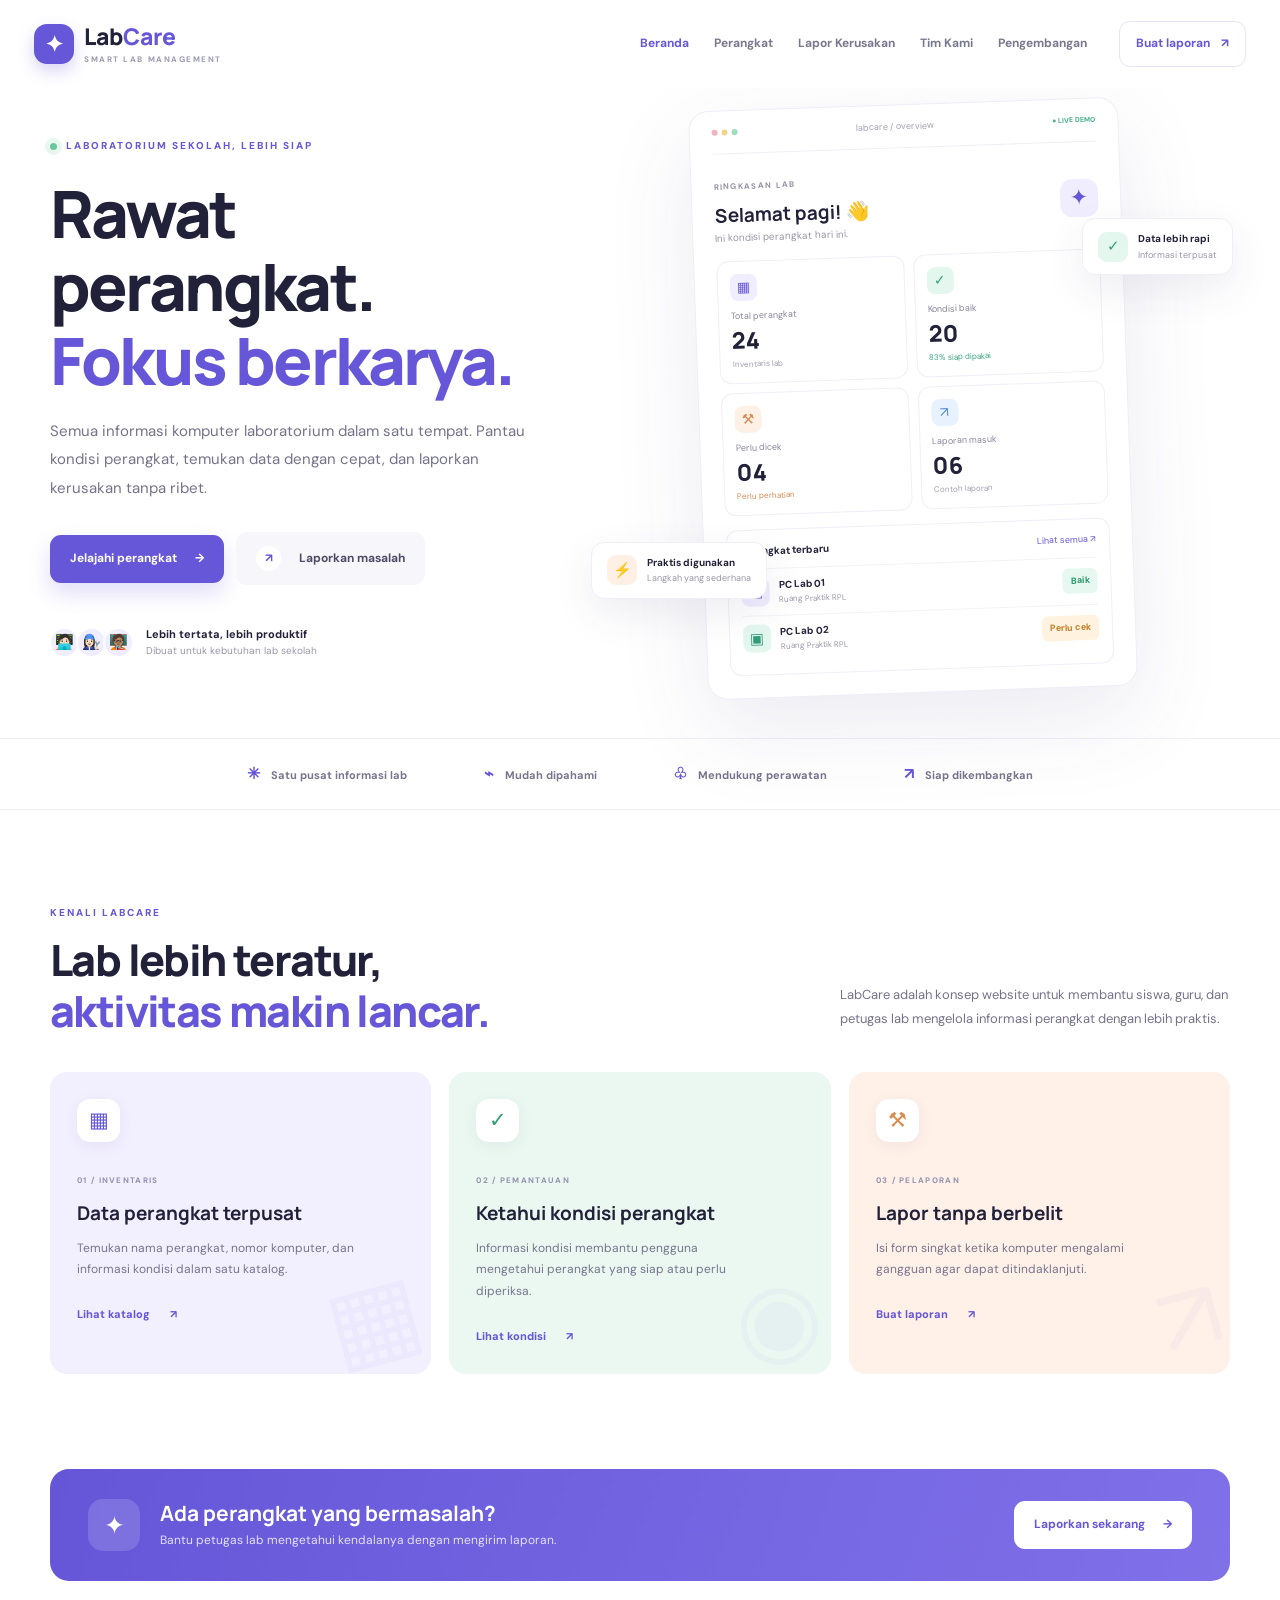
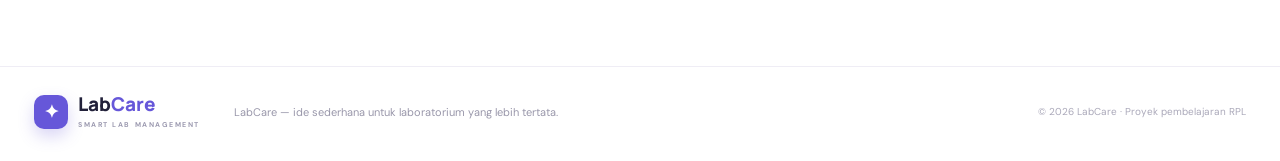
==== index.html @ 1a1e1eef "Add files via upload" ====
<!DOCTYPE html>
<html lang="id">

<head>
  <meta charset="UTF-8">
  <meta name="viewport" content="width=device-width, initial-scale=1.0">
  <meta name="description"
    content="LabCare membantu sekolah mengelola data komputer laboratorium dan laporan kerusakan.">
  <title>LabCare — Laboratorium Lebih Teratur</title>
  <link rel="stylesheet" href="style.css">
  <script src="script.js" defer></script>
</head>

<body>
  <header class="site-header"><a class="brand" href="index.html"><span
        class="brand-mark">✦</span><span>Lab<span>Care</span><small>SMART LAB MANAGEMENT</small></span></a>
    <button class="menu-toggle" aria-label="Buka menu" aria-expanded="false">☰</button>
    <nav class="nav-links"><a class="active" href="index.html">Beranda</a><a
        href="tampilan-aplikasi.html">Perangkat</a><a href="lapor-kerusakan.html">Lapor Kerusakan</a><a
        href="presentasi-kontak.html">Tim Kami</a><a href="peluang-pengembangan.html">Pengembangan</a></nav>
    <a class="header-cta" href="lapor-kerusakan.html">Buat laporan <span>↗</span></a>
  </header>
  <main>
    <section class="hero section-wrap">
      <div class="hero-copy">
        <div class="eyebrow"><span class="pulse-dot"></span> LABORATORIUM SEKOLAH, LEBIH SIAP</div>
        <h1>Rawat perangkat.<br><span>Fokus berkarya.</span></h1>
        <p class="hero-text">Semua informasi komputer laboratorium dalam satu tempat. Pantau kondisi perangkat, temukan
          data dengan cepat, dan laporkan kerusakan tanpa ribet.</p>
        <div class="hero-actions"><a class="btn btn-primary" href="tampilan-aplikasi.html">Jelajahi perangkat
            <span>→</span></a><a class="btn btn-ghost" href="lapor-kerusakan.html"><span class="play-icon">↗</span>
            Laporkan masalah</a></div>
        <div class="hero-proof">
          <div class="avatar-stack"><span>🧑🏻‍💻</span><span>👩🏻‍🔧</span><span>🧑🏽‍🏫</span></div>
          <div><strong>Lebih tertata, lebih produktif</strong><small>Dibuat untuk kebutuhan lab sekolah</small></div>
        </div>
      </div>
      <div class="hero-art">
        <div class="art-glow"></div>
        <div class="dashboard-window">
          <div class="window-top">
            <div class="window-dots"><i></i><i></i><i></i></div><span>labcare / overview</span><span
              class="live-label">● LIVE DEMO</span>
          </div>
          <div class="mini-welcome">
            <div><small>RINGKASAN LAB</small>
              <h3>Selamat pagi! 👋</h3>
              <p>Ini kondisi perangkat hari ini.</p>
            </div>
            <div class="mini-logo">✦</div>
          </div>
          <div class="stat-grid">
            <div class="stat-card"><span class="stat-icon violet">▦</span><small>Total
                perangkat</small><strong>24</strong><em>Inventaris lab</em></div>
            <div class="stat-card"><span class="stat-icon mint">✓</span><small>Kondisi
                baik</small><strong>20</strong><em class="green-text">83% siap dipakai</em></div>
            <div class="stat-card"><span class="stat-icon orange">⚒</span><small>Perlu
                dicek</small><strong>04</strong><em class="orange-text">Perlu perhatian</em></div>
            <div class="stat-card"><span class="stat-icon blue">↗</span><small>Laporan
                masuk</small><strong>06</strong><em>Contoh laporan</em></div>
          </div>
          <div class="device-preview">
            <div class="device-title"><strong>Perangkat terbaru</strong><a href="tampilan-aplikasi.html">Lihat semua
                ↗</a></div>
            <div class="device-row"><span class="device-symbol">▣</span>
              <div><strong>PC Lab 01</strong><small>Ruang Praktik RPL</small></div><span
                class="status status-good">Baik</span>
            </div>
            <div class="device-row"><span class="device-symbol purple">▣</span>
              <div><strong>PC Lab 02</strong><small>Ruang Praktik RPL</small></div><span
                class="status status-check">Perlu cek</span>
            </div>
          </div>
        </div>
        <div class="floating-note note-top"><span>✓</span>
          <div><strong>Data lebih rapi</strong><small>Informasi terpusat</small></div>
        </div>
        <div class="floating-note note-bottom"><span>⚡</span>
          <div><strong>Praktis digunakan</strong><small>Langkah yang sederhana</small></div>
        </div>
        <div class="art-orbit"></div>
      </div>
    </section>
    <section class="trust-strip">
      <div><span>✳</span> Satu pusat informasi lab</div>
      <div><span>⌁</span> Mudah dipahami</div>
      <div><span>♧</span> Mendukung perawatan</div>
      <div><span>↗</span> Siap dikembangkan</div>
    </section>
    <section class="section-wrap section-pad">
      <div class="section-heading">
        <div>
          <div class="eyebrow">KENALI LABCARE</div>
          <h2>Lab lebih teratur,<br><span>aktivitas makin lancar.</span></h2>
        </div>
        <p>LabCare adalah konsep website untuk membantu siswa, guru, dan petugas lab mengelola informasi perangkat
          dengan lebih praktis.</p>
      </div>
      <div class="feature-grid">
        <article class="feature-card feature-lilac">
          <div class="feature-icon">▦</div><span class="card-number">01 / INVENTARIS</span>
          <h3>Data perangkat terpusat</h3>
          <p>Temukan nama perangkat, nomor komputer, dan informasi kondisi dalam satu katalog.</p><a
            href="tampilan-aplikasi.html">Lihat katalog <b>↗</b></a>
          <div class="feature-decoration">▦</div>
        </article>
        <article class="feature-card feature-mint">
          <div class="feature-icon">✓</div><span class="card-number">02 / PEMANTAUAN</span>
          <h3>Ketahui kondisi perangkat</h3>
          <p>Informasi kondisi membantu pengguna mengetahui perangkat yang siap atau perlu diperiksa.</p><a
            href="tampilan-aplikasi.html">Lihat kondisi <b>↗</b></a>
          <div class="feature-decoration">◉</div>
        </article>
        <article class="feature-card feature-peach">
          <div class="feature-icon">⚒</div><span class="card-number">03 / PELAPORAN</span>
          <h3>Lapor tanpa berbelit</h3>
          <p>Isi form singkat ketika komputer mengalami gangguan agar dapat ditindaklanjuti.</p><a
            href="lapor-kerusakan.html">Buat laporan <b>↗</b></a>
          <div class="feature-decoration">↗</div>
        </article>
      </div>
    </section>
    <section class="cta-band section-wrap">
      <div class="cta-symbol">✦</div>
      <div>
        <h2>Ada perangkat yang bermasalah?</h2>
        <p>Bantu petugas lab mengetahui kendalanya dengan mengirim laporan.</p>
      </div><a class="btn btn-light" href="lapor-kerusakan.html">Laporkan sekarang <span>→</span></a>
    </section>
  </main>
  <footer class="site-footer"><a class="brand footer-brand" href="index.html"><span
        class="brand-mark">✦</span><span>Lab<span>Care</span><small>SMART LAB MANAGEMENT</small></span></a>
    <p>LabCare — ide sederhana untuk laboratorium yang lebih tertata.</p><span>© 2026 LabCare · Proyek pembelajaran
      RPL</span>
  </footer>
</body>

</html>
---- style.css ----
@import url('https://fonts.googleapis.com/css2?family=DM+Sans:wght@400;500;600;700&family=Manrope:wght@400;500;600;700;800&display=swap');

:root {
    --ink: #22213a;
    --muted: #74738a;
    --purple: #6657d9;
    --purple-dark: #5143c1;
    --lilac: #f0edff;
    --mint: #e4f7ef;
    --peach: #fff0e6;
    --blue: #e8f2ff;
    --line: #eeedf4;
    --white: #fff;
    --shadow: 0 24px 70px rgba(46, 38, 100, .10)
}

* {
    box-sizing: border-box
}

html {
    scroll-behavior: smooth
}

body {
    margin: 0;
    background: #fff;
    color: var(--ink);
    font-family: 'DM Sans', sans-serif;
    font-size: 15px;
    line-height: 1.65
}

a {
    color: inherit;
    text-decoration: none
}

button,
input,
textarea,
select {
    font: inherit
}

button,
a {
    -webkit-tap-highlight-color: transparent
}

.site-header {
    height: 88px;
    max-width: 1320px;
    margin: auto;
    padding: 0 34px;
    display: flex;
    align-items: center;
    gap: 32px;
    position: relative;
    z-index: 10;
    background: #fff
}

.brand {
    display: flex;
    align-items: center;
    gap: 10px;
    font-family: Manrope, sans-serif;
    font-weight: 800;
    font-size: 23px;
    line-height: 1.1;
    white-space: nowrap
}

.brand>span:last-child>span {
    color: var(--purple)
}

.brand small {
    display: block;
    font: 700 8px 'DM Sans', sans-serif;
    letter-spacing: 1.55px;
    color: #9c9ab0;
    margin-top: 5px
}

.brand-mark {
    width: 40px;
    height: 40px;
    border-radius: 13px;
    background: var(--purple);
    display: grid;
    place-items: center;
    color: #fff;
    font-size: 22px;
    box-shadow: 0 7px 16px #6657d940
}

.nav-links {
    display: flex;
    align-items: center;
    justify-content: center;
    gap: 25px;
    margin-left: auto
}

.nav-links a {
    font-size: 12px;
    font-weight: 700;
    color: #79788e;
    transition: .2s;
    white-space: nowrap
}

.nav-links a:hover,
.nav-links a.active {
    color: var(--purple)
}

.header-cta {
    padding: 12px 16px;
    border: 1px solid #e7e4fa;
    border-radius: 11px;
    color: var(--purple);
    font-size: 12px;
    font-weight: 700;
    white-space: nowrap
}

.header-cta span {
    padding-left: 8px
}

.menu-toggle {
    display: none;
    border: 0;
    background: var(--lilac);
    color: var(--purple);
    border-radius: 9px;
    padding: 8px 12px;
    font-size: 20px
}

.section-wrap {
    width: min(1180px, calc(100% - 64px));
    margin: 0 auto
}

.hero {
    min-height: 650px;
    display: grid;
    grid-template-columns: .9fr 1.1fr;
    align-items: center;
    gap: 28px;
    padding-top: 40px;
    padding-bottom: 68px
}

.eyebrow {
    font-size: 10px;
    letter-spacing: 2px;
    font-weight: 800;
    color: var(--purple);
    display: flex;
    align-items: center;
    gap: 9px
}

.pulse-dot {
    width: 7px;
    height: 7px;
    border-radius: 50%;
    background: #68c9a1;
    box-shadow: 0 0 0 5px #68c9a125
}

.hero h1,
.page-hero h1 {
    font: 800 clamp(42px, 5.1vw, 66px)/1.13 Manrope, sans-serif;
    letter-spacing: -2.8px;
    margin: 22px 0 19px
}

.hero h1 span,
.page-hero h1 span,
.section-heading h2 span,
.form-intro h2 span,
.contact-layout h2 span {
    color: var(--purple)
}

.hero-text,
.page-hero p {
    max-width: 490px;
    color: var(--muted);
    font-size: 15px;
    line-height: 1.9
}

.hero-actions {
    display: flex;
    align-items: center;
    gap: 12px;
    flex-wrap: wrap;
    margin-top: 30px
}

.btn {
    border: 0;
    display: inline-flex;
    align-items: center;
    justify-content: center;
    gap: 18px;
    padding: 14px 20px;
    border-radius: 11px;
    font-size: 12px;
    font-weight: 700;
    cursor: pointer;
    transition: transform .2s, box-shadow .2s
}

.btn:hover {
    transform: translateY(-2px)
}

.btn-primary {
    background: var(--purple);
    color: #fff;
    box-shadow: 0 10px 22px #6657d933
}

.btn-primary:hover {
    background: var(--purple-dark);
    box-shadow: 0 13px 25px #6657d944
}

.btn-ghost {
    background: #f7f6fb;
    color: #4d4b65
}

.play-icon {
    display: grid;
    place-items: center;
    background: #fff;
    border-radius: 50%;
    width: 25px;
    height: 25px;
    color: var(--purple)
}

.hero-proof {
    display: flex;
    align-items: center;
    gap: 12px;
    margin-top: 40px
}

.avatar-stack {
    display: flex;
    padding-left: 3px
}

.avatar-stack span {
    display: grid;
    place-items: center;
    width: 31px;
    height: 31px;
    margin-left: -4px;
    background: #f0edff;
    border: 2px solid white;
    border-radius: 50%;
    font-size: 15px
}

.hero-proof strong,
.hero-proof small {
    display: block
}

.hero-proof strong {
    font-size: 11px
}

.hero-proof small {
    font-size: 10px;
    color: #9997aa
}

.hero-art {
    height: 490px;
    position: relative;
    display: flex;
    align-items: center;
    justify-content: center
}

.art-glow {
    position: absolute;
    width: 410px;
    height: 410px;
    border-radius: 50%;
    background: radial-gradient(circle, #eeebff 0, #f8f6ff 55%, transparent 72%)
}

.art-orbit {
    position: absolute;
    width: 430px;
    height: 430px;
    border: 1px dashed #d9d3fa;
    border-radius: 50%;
    transform: rotate(-25deg)
}

.dashboard-window {
    z-index: 1;
    width: min(430px, 90%);
    padding: 0 22px 22px;
    background: #fff;
    border: 1px solid #efedf7;
    border-radius: 20px;
    box-shadow: 0 30px 90px #49417d1a;
    transform: rotate(-2deg)
}

.window-top {
    height: 43px;
    display: flex;
    align-items: center;
    justify-content: space-between;
    border-bottom: 1px solid #f0eef6;
    font-size: 9px;
    color: #a2a0b4
}

.window-dots {
    display: flex;
    gap: 4px
}

.window-dots i {
    width: 6px;
    height: 6px;
    border-radius: 50%;
    background: #e5e2f2
}

.window-dots i:first-child {
    background: #edb4bf
}

.window-dots i:nth-child(2) {
    background: #f3d38a
}

.window-dots i:nth-child(3) {
    background: #9ddbc2
}

.live-label {
    font-size: 7px;
    color: #4ab38b;
    font-weight: 800
}

.mini-welcome {
    display: flex;
    align-items: center;
    justify-content: space-between;
    padding: 18px 0 13px
}

.mini-welcome small,
.inventory-summary small {
    font-size: 8px;
    letter-spacing: 1.3px;
    color: #9694a9;
    font-weight: 800
}

.mini-welcome h3 {
    font: 700 19px Manrope;
    margin: 5px 0 0
}

.mini-welcome p {
    font-size: 10px;
    color: #9997aa;
    margin: 2px 0
}

.mini-logo {
    width: 38px;
    height: 38px;
    background: var(--lilac);
    color: var(--purple);
    display: grid;
    place-items: center;
    border-radius: 12px;
    font-size: 22px
}

.stat-grid {
    display: grid;
    grid-template-columns: repeat(2, 1fr);
    gap: 9px
}

.stat-card {
    position: relative;
    padding: 12px;
    border: 1px solid #f0eef7;
    border-radius: 12px;
    min-height: 110px
}

.stat-icon {
    display: grid;
    place-items: center;
    width: 27px;
    height: 27px;
    border-radius: 8px;
    font-size: 14px;
    margin-bottom: 8px
}

.violet {
    background: var(--lilac);
    color: var(--purple)
}

.mint {
    background: var(--mint);
    color: #399d7b
}

.orange {
    background: var(--peach);
    color: #d98750
}

.blue {
    background: var(--blue);
    color: #528cd6
}

.stat-card small,
.stat-card strong,
.stat-card em {
    display: block
}

.stat-card small {
    font-size: 9px;
    color: #89879d
}

.stat-card strong {
    font: 800 23px Manrope;
    margin: 0 0 2px
}

.stat-card em {
    font-style: normal;
    font-size: 8px;
    color: #a09eb1
}

.green-text {
    color: #38a57d !important
}

.orange-text {
    color: #d88950 !important
}

.device-preview {
    margin-top: 14px;
    padding: 13px;
    border: 1px solid #f0eef7;
    border-radius: 12px
}

.device-title {
    display: flex;
    justify-content: space-between;
    font-size: 10px;
    margin-bottom: 8px
}

.device-title a {
    color: var(--purple);
    font-size: 9px
}

.device-row {
    display: flex;
    align-items: center;
    gap: 9px;
    padding: 8px 0;
    border-top: 1px solid #f4f2f8
}

.device-symbol {
    width: 28px;
    height: 28px;
    background: var(--lilac);
    color: var(--purple);
    border-radius: 8px;
    display: grid;
    place-items: center
}

.device-symbol.purple {
    background: var(--mint);
    color: #339c7b
}

.device-row>div {
    flex: 1
}

.device-row strong,
.device-row small {
    display: block
}

.device-row strong {
    font-size: 10px
}

.device-row small {
    font-size: 8px;
    color: #9997aa
}

.status {
    font-size: 9px;
    font-weight: 700;
    padding: 5px 8px;
    border-radius: 6px;
    white-space: nowrap
}

.status-good {
    background: #e6f8f0;
    color: #29966c
}

.status-check {
    background: #fff3df;
    color: #c17c22
}

.status-broken {
    background: #ffe9eb;
    color: #d84d5d
}

.floating-note {
    position: absolute;
    z-index: 2;
    display: flex;
    align-items: center;
    gap: 10px;
    background: white;
    border: 1px solid #f0eef7;
    border-radius: 13px;
    padding: 12px 15px;
    box-shadow: 0 15px 40px #3e356b16
}

.floating-note>span {
    width: 30px;
    height: 30px;
    border-radius: 9px;
    background: var(--mint);
    display: grid;
    place-items: center;
    color: #399d7b
}

.floating-note strong,
.floating-note small {
    display: block
}

.floating-note strong {
    font-size: 10px
}

.floating-note small {
    font-size: 9px;
    color: #9997aa
}

.note-top {
    top: 64px;
    right: -3px
}

.note-bottom {
    bottom: 45px;
    left: -5px
}

.note-bottom>span {
    background: #fff0e6;
    color: #d98750
}

.trust-strip {
    border-top: 1px solid #f0eef6;
    border-bottom: 1px solid #f0eef6;
    display: flex;
    justify-content: center;
    gap: clamp(25px, 6vw, 90px);
    padding: 22px 24px;
    flex-wrap: wrap;
    color: #77758c;
    font-size: 11px;
    font-weight: 700
}

.trust-strip span {
    color: var(--purple);
    margin-right: 8px;
    font-size: 16px
}

.section-pad {
    padding-top: 95px;
    padding-bottom: 95px
}

.section-heading {
    display: flex;
    justify-content: space-between;
    align-items: end;
    gap: 35px;
    margin-bottom: 35px
}

.section-heading h2,
.form-intro h2,
.contact-layout h2 {
    font: 800 clamp(30px, 3.7vw, 43px)/1.2 Manrope;
    letter-spacing: -1.6px;
    margin: 12px 0 0
}

.section-heading>p {
    max-width: 390px;
    color: var(--muted);
    font-size: 13px;
    margin: 0 0 5px;
    line-height: 1.9
}

.feature-grid {
    display: grid;
    grid-template-columns: repeat(3, 1fr);
    gap: 18px
}

.feature-card {
    position: relative;
    overflow: hidden;
    border-radius: 17px;
    padding: 27px;
    min-height: 270px
}

.feature-lilac {
    background: #f2efff
}

.feature-mint {
    background: #eaf8f1
}

.feature-peach {
    background: #fff1e8
}

.feature-icon {
    display: grid;
    place-items: center;
    width: 43px;
    height: 43px;
    border-radius: 13px;
    background: #fff;
    color: var(--purple);
    font-size: 21px;
    box-shadow: 0 4px 15px #3b2b6910;
    margin-bottom: 24px
}

.feature-mint .feature-icon {
    color: #319d76
}

.feature-peach .feature-icon {
    color: #d98b50
}

.card-number {
    font-size: 8px;
    letter-spacing: 1.3px;
    font-weight: 800;
    color: #9693b1
}

.feature-card h3 {
    font: 700 19px Manrope;
    margin: 9px 0
}

.feature-card p {
    font-size: 12px;
    line-height: 1.8;
    color: #77758c;
    max-width: 280px
}

.feature-card a {
    font-size: 11px;
    font-weight: 800;
    color: var(--purple);
    display: inline-flex;
    gap: 20px;
    margin-top: 12px
}

.feature-decoration {
    position: absolute;
    right: 10px;
    bottom: -28px;
    font-size: 100px;
    color: #6657d90a;
    transform: rotate(-15deg)
}

.cta-band {
    margin-bottom: 85px;
    padding: 30px 38px;
    border-radius: 19px;
    background: linear-gradient(110deg, #6556d8, #8071e9);
    color: white;
    display: flex;
    align-items: center;
    gap: 20px;
    position: relative;
    overflow: hidden
}

.cta-symbol {
    width: 52px;
    height: 52px;
    display: grid;
    place-items: center;
    border-radius: 15px;
    background: #ffffff25;
    font-size: 25px;
    flex-shrink: 0
}

.cta-band>div:nth-child(2) {
    flex: 1
}

.cta-band h2 {
    font: 700 21px Manrope;
    margin: 0 0 4px
}

.cta-band p {
    font-size: 12px;
    color: #e4e0ff;
    margin: 0
}

.btn-light {
    background: white;
    color: var(--purple);
    white-space: nowrap
}

.site-footer {
    max-width: 1320px;
    margin: auto;
    border-top: 1px solid #efedf5;
    padding: 27px 34px 32px;
    display: flex;
    align-items: center;
    gap: 24px
}

.footer-brand {
    font-size: 19px
}

.footer-brand .brand-mark {
    width: 34px;
    height: 34px;
    border-radius: 10px;
    font-size: 18px
}

.footer-brand small {
    font-size: 7px
}

.site-footer p {
    font-size: 11px;
    color: #9997aa;
    margin: 0 auto 0 10px
}

.site-footer>span {
    font-size: 10px;
    color: #aaa8b9;
    white-space: nowrap
}

.page-hero {
    display: grid;
    grid-template-columns: 1fr .75fr;
    align-items: center;
    min-height: 380px;
    padding-top: 55px;
    padding-bottom: 45px;
    border-bottom: 1px solid #f2f0f7
}

.page-hero h1 {
    font-size: clamp(40px, 4.7vw, 58px);
    margin-top: 17px
}

.page-hero p {
    max-width: 510px;
    font-size: 14px
}

.page-hero-art {
    height: 260px;
    position: relative;
    display: grid;
    place-items: center;
    background: radial-gradient(circle, #f1eeff 0, transparent 67%)
}

.hero-icon-large {
    width: 150px;
    height: 150px;
    display: grid;
    place-items: center;
    border-radius: 40px;
    background: linear-gradient(145deg, #8071e9, #5545c8);
    color: white;
    font-size: 76px;
    box-shadow: 0 24px 60px #6556d844;
    transform: rotate(-8deg)
}

.orbit-label {
    position: absolute;
    right: 9%;
    bottom: 15%;
    background: white;
    padding: 12px 18px;
    border: 1px solid #efedf7;
    border-radius: 12px;
    font-size: 8px;
    letter-spacing: 1.5px;
    color: #aaa6bd;
    box-shadow: var(--shadow);
    transform: rotate(5deg)
}

.orbit-label b {
    font-size: 12px;
    color: var(--purple)
}

.inventory-summary {
    display: flex;
    justify-content: space-between;
    align-items: center;
    margin-bottom: 25px
}

.inventory-summary h2 {
    font: 800 30px Manrope;
    letter-spacing: -1px;
    margin: 5px 0
}

.inventory-summary p {
    margin: 0;
    color: var(--muted);
    font-size: 12px
}

.summary-count {
    width: 90px;
    height: 90px;
    border: 1px solid #efedf7;
    border-radius: 20px;
    display: grid;
    align-content: center;
    justify-items: center;
    background: #fbfaff
}

.summary-count strong {
    font: 800 30px Manrope;
    color: var(--purple)
}

.summary-count span {
    font-size: 10px;
    color: #9997aa
}

.filter-bar {
    display: flex;
    justify-content: space-between;
    gap: 15px;
    align-items: center;
    margin-bottom: 25px
}

.search-box {
    height: 44px;
    border: 1px solid #eae8f3;
    border-radius: 10px;
    display: flex;
    align-items: center;
    gap: 10px;
    padding: 0 13px;
    max-width: 380px;
    flex: 1
}

.search-box>span {
    font-size: 22px;
    color: #9895ad
}

.search-box input {
    border: 0;
    outline: 0;
    width: 100%;
    font-size: 11px;
    color: var(--ink)
}

.filter-buttons {
    display: flex;
    gap: 6px;
    flex-wrap: wrap
}

.filter-btn {
    border: 1px solid #eeecf5;
    background: #fff;
    border-radius: 8px;
    padding: 10px 13px;
    color: #77758c;
    font-size: 10px;
    font-weight: 700;
    cursor: pointer
}

.filter-btn.active,
.filter-btn:hover {
    background: var(--purple);
    border-color: var(--purple);
    color: white
}

.device-grid {
    display: grid;
    grid-template-columns: repeat(4, 1fr);
    gap: 16px
}

.inventory-card {
    border: 1px solid #eeecf5;
    border-radius: 15px;
    overflow: hidden;
    transition: .2s;
    background: #fff
}

.inventory-card:hover {
    transform: translateY(-4px);
    box-shadow: 0 16px 40px #41386d12
}

.device-visual {
    height: 140px;
    position: relative;
    display: grid;
    place-items: center;
    overflow: hidden
}

.device-visual:before,
.device-visual:after {
    content: "";
    position: absolute;
    border: 1px solid #ffffff85;
    border-radius: 50%;
    width: 170px;
    height: 170px
}

.device-visual:after {
    width: 120px;
    height: 120px
}

.visual-purple {
    background: #eeebff;
    color: #6a5bd9
}

.visual-mint {
    background: #e4f7ef;
    color: #339b78
}

.visual-blue {
    background: #e7f2ff;
    color: #558bd5
}

.visual-peach {
    background: #fff0e6;
    color: #d88951
}

.visual-yellow {
    background: #fff8db;
    color: #b69a30
}

.visual-pink {
    background: #ffedf4;
    color: #c56c98
}

.device-visual>span {
    z-index: 1;
    font-size: 59px
}

.device-visual i {
    position: absolute;
    right: 13px;
    top: 10px;
    font: 800 12px Manrope;
    opacity: .45
}

.inventory-card-body {
    padding: 15px
}

.card-meta {
    display: flex;
    justify-content: space-between;
    align-items: center;
    gap: 5px
}

.card-meta>span:first-child {
    font-size: 9px;
    color: #9997aa;
    letter-spacing: .5px
}

.inventory-card h3 {
    font: 700 15px Manrope;
    margin: 12px 0 2px
}

.inventory-card p {
    font-size: 10px;
    color: #8e8ca1;
    margin: 0
}

.device-spec {
    display: flex;
    justify-content: space-between;
    padding: 12px 0;
    margin-top: 10px;
    border-top: 1px solid #f1eff7;
    color: #9896aa;
    font-size: 9px
}

.detail-btn {
    width: 100%;
    display: flex;
    justify-content: space-between;
    align-items: center;
    border: 0;
    background: #f7f6fc;
    color: var(--purple);
    border-radius: 8px;
    padding: 10px 11px;
    font-size: 10px;
    font-weight: 800;
    cursor: pointer
}

.empty-state {
    text-align: center;
    padding: 50px 10px;
    color: var(--muted)
}

.modal-backdrop {
    position: fixed;
    inset: 0;
    z-index: 30;
    background: #201b3d8c;
    display: grid;
    place-items: center;
    padding: 20px
}

.modal-backdrop[hidden] {
    display: none
}

.detail-modal {
    position: relative;
    background: #fff;
    width: min(420px, 100%);
    border-radius: 22px;
    padding: 32px;
    box-shadow: var(--shadow)
}

.modal-close {
    position: absolute;
    right: 17px;
    top: 13px;
    border: 0;
    background: #f3f1fa;
    border-radius: 50%;
    width: 32px;
    height: 32px;
    font-size: 22px;
    cursor: pointer
}

.modal-icon {
    width: 54px;
    height: 54px;
    border-radius: 15px;
    background: var(--lilac);
    display: grid;
    place-items: center;
    font-size: 27px;
    color: var(--purple);
    margin-bottom: 20px
}

.detail-modal h2 {
    font: 800 27px Manrope;
    margin: 9px 0
}

.detail-modal>p {
    color: var(--muted);
    font-size: 13px
}

.modal-info {
    border-top: 1px solid var(--line);
    margin: 20px 0;
    padding-top: 12px
}

.modal-info div {
    display: flex;
    justify-content: space-between;
    padding: 8px 0;
    font-size: 12px
}

.modal-info span {
    color: #9694a8
}

.report-hero {
    grid-template-columns: 1fr .7fr
}

.report-points {
    display: grid;
    gap: 13px;
    margin-top: 30px
}

.report-points>div {
    display: flex;
    gap: 13px;
    align-items: center
}

.report-points>div>span {
    display: grid;
    place-items: center;
    width: 34px;
    height: 34px;
    border: 1px solid #e8e4fa;
    border-radius: 10px;
    color: var(--purple);
    font-size: 10px;
    font-weight: 800
}

.report-points p {
    margin: 0
}

.report-points b,
.report-points small {
    display: block
}

.report-points b {
    font-size: 12px
}

.report-points small {
    font-size: 10px;
    color: #9694a8
}

.report-side-visual {
    height: 330px;
    position: relative;
    display: grid;
    place-items: center;
    background: radial-gradient(circle, #f1eeff 0, transparent 67%)
}

.report-orbit {
    width: 185px;
    height: 185px;
    border-radius: 50%;
    background: linear-gradient(145deg, #8a7be9, #5a4bc8);
    display: grid;
    place-items: center;
    color: white;
    font-size: 72px;
    box-shadow: 0 25px 60px #6657d944
}

.report-note {
    position: absolute;
    right: 0;
    bottom: 0;
    width: 215px;
    background: white;
    border: 1px solid #efedf7;
    border-radius: 16px;
    padding: 19px;
    box-shadow: var(--shadow);
    transform: rotate(2deg)
}

.report-note h3 {
    font: 800 20px/1.2 Manrope;
    margin: 13px 0 6px
}

.report-note p {
    font-size: 10px;
    color: #9290a5;
    margin: 0
}

.note-lines {
    display: grid;
    gap: 5px;
    margin-top: 14px
}

.note-lines i {
    height: 5px;
    border-radius: 5px;
    background: #f0eef7
}

.note-lines i:nth-child(2) {
    width: 75%
}

.note-lines i:nth-child(3) {
    width: 55%
}

.report-layout {
    display: grid;
    grid-template-columns: .8fr 1.2fr;
    gap: 65px;
    align-items: start
}

.form-intro h2 {
    font-size: 35px
}

.form-intro>p {
    font-size: 12px;
    color: var(--muted);
    line-height: 1.9;
    margin: 20px 0
}

.form-intro>p b,
.report-form label b,
.feedback-form label b {
    color: #d85c6b
}

.help-card {
    display: flex;
    gap: 12px;
    padding: 16px;
    background: #f7f5ff;
    border-radius: 13px;
    margin-top: 25px
}

.help-icon {
    width: 26px;
    height: 26px;
    flex-shrink: 0;
    border-radius: 50%;
    display: grid;
    place-items: center;
    background: #e6e0ff;
    color: var(--purple);
    font-weight: 800
}

.help-card b {
    font-size: 11px
}

.help-card p {
    font-size: 10px;
    color: #85839a;
    line-height: 1.8;
    margin: 4px 0 0
}

.privacy-note {
    display: flex;
    gap: 8px;
    font-size: 10px;
    color: #9694a8;
    margin-top: 18px
}

.privacy-note:first-letter {
    color: var(--purple)
}

.report-form,
.feedback-form {
    border: 1px solid #eeecf5;
    border-radius: 18px;
    padding: 28px;
    box-shadow: 0 16px 45px #40366b08
}

.form-topline {
    display: flex;
    justify-content: space-between;
    border-bottom: 1px solid #f0eef6;
    padding-bottom: 15px;
    margin-bottom: 22px;
    font-size: 9px;
    letter-spacing: 1px;
    font-weight: 800;
    color: var(--purple)
}

.required-note {
    color: #a09eb0;
    font-weight: 500;
    letter-spacing: 0
}

.report-form label,
.feedback-form label {
    display: block;
    font-size: 11px;
    font-weight: 700;
    margin: 16px 0 7px
}

.report-form input,
.report-form textarea,
.report-form select,
.feedback-form input,
.feedback-form textarea {
    display: block;
    width: 100%;
    border: 1px solid #e8e6f0;
    border-radius: 9px;
    padding: 12px 13px;
    background: #fdfdff;
    outline: 0;
    color: var(--ink);
    font-size: 11px;
    transition: .2s
}

.report-form input:focus,
.report-form textarea:focus,
.report-form select:focus,
.feedback-form input:focus,
.feedback-form textarea:focus {
    border-color: #9a8ff0;
    box-shadow: 0 0 0 3px #6657d916
}

.report-form input::placeholder,
.report-form textarea::placeholder,
.feedback-form input::placeholder,
.feedback-form textarea::placeholder {
    color: #b1afbf
}

.report-form textarea,
.feedback-form textarea {
    resize: vertical;
    min-height: 110px
}

.form-row {
    display: grid;
    grid-template-columns: 1fr 1fr;
    gap: 14px
}

.form-bottom {
    display: flex;
    align-items: center;
    justify-content: space-between;
    gap: 10px;
    margin-top: 20px
}

.form-bottom>span {
    font-size: 9px;
    color: #a09eb0
}

.form-message {
    font-size: 11px;
    color: #29966c;
    margin: 10px 0 0
}

.saved-reports {
    padding-bottom: 85px
}

.saved-reports .section-heading {
    margin-bottom: 20px
}

.saved-reports .section-heading h2 {
    font-size: 30px
}

.text-button {
    border: 0;
    background: transparent;
    color: #9b98ad;
    font-size: 10px;
    cursor: pointer
}

.reports-list {
    display: grid;
    gap: 10px
}

.report-item {
    display: grid;
    grid-template-columns: 1fr auto;
    gap: 10px;
    border: 1px solid var(--line);
    border-radius: 12px;
    padding: 16px
}

.report-item h3 {
    font-size: 13px;
    margin: 0 0 4px
}

.report-item p {
    font-size: 11px;
    color: var(--muted);
    margin: 3px 0
}

.report-item small {
    font-size: 9px;
    color: #aaa8b9
}

.empty-report {
    font-size: 12px;
    color: #9997aa;
    background: #faf9fd;
    border-radius: 12px;
    padding: 24px;
    text-align: center
}

.team-hero-art {
    height: 300px;
    position: relative;
    display: grid;
    place-items: center;
    background: radial-gradient(circle, #f0edff 0, transparent 68%)
}

.team-center {
    z-index: 2;
    width: 120px;
    height: 120px;
    border-radius: 35px;
    display: grid;
    place-content: center;
    justify-items: center;
    background: linear-gradient(145deg, #8274e8, #5546c5);
    color: #fff;
    font: 800 38px Manrope;
    box-shadow: 0 22px 55px #6657d944
}

.team-center span {
    font: 700 7px 'DM Sans';
    letter-spacing: 1.5px;
    margin-top: 5px
}

.team-orb {
    position: absolute;
    z-index: 3;
    width: 48px;
    height: 48px;
    border-radius: 15px;
    display: grid;
    place-items: center;
    font-size: 22px;
    box-shadow: 0 12px 28px #3d326b12
}

.orb-one {
    top: 40px;
    right: 25%;
    background: #fff0e6;
    color: #d88950
}

.orb-two {
    bottom: 42px;
    left: 22%;
    background: #e3f7ef;
    color: #399d7b
}

.team-line {
    position: absolute;
    width: 100px;
    border-top: 1px dashed #b9b0f1;
    transform: rotate(30deg)
}

.line-one {
    top: 80px;
    left: 20%
}

.line-two {
    right: 10%;
    bottom: 85px;
    transform: rotate(-30deg)
}

.line-three {
    left: 20%;
    bottom: 100px;
    transform: rotate(-20deg)
}

.team-grid {
    display: grid;
    grid-template-columns: repeat(5, 1fr);
    gap: 13px
}

.team-card {
    padding: 21px 17px;
    border: 1px solid #efedf5;
    border-radius: 15px;
    transition: .2s
}

.team-card:hover {
    transform: translateY(-4px);
    box-shadow: 0 15px 35px #40366b0e
}

.team-avatar {
    width: 55px;
    height: 55px;
    border-radius: 18px;
    display: grid;
    place-items: center;
    font: 800 17px Manrope;
    margin-bottom: 18px
}

.avatar-violet {
    background: var(--lilac);
    color: var(--purple)
}

.avatar-peach {
    background: var(--peach);
    color: #d88950
}

.avatar-mint {
    background: var(--mint);
    color: #399d7b
}

.avatar-blue {
    background: var(--blue);
    color: #558bd5
}

.avatar-yellow {
    background: #fff8db;
    color: #ad912d
}

.role-tag {
    font-size: 8px;
    letter-spacing: .8px;
    color: var(--purple);
    font-weight: 800
}

.team-card h3 {
    font: 700 14px Manrope;
    margin: 8px 0
}

.team-card p {
    font-size: 10px;
    line-height: 1.8;
    color: #8b899f;
    min-height: 72px
}

.team-task {
    border-top: 1px solid #f0eef6;
    padding-top: 12px;
    font-size: 9px;
    color: #9997aa
}

.team-task b {
    color: var(--ink)
}

.contact-layout {
    display: grid;
    grid-template-columns: 1fr .8fr;
    gap: 60px;
    align-items: center;
    padding: 40px 0 90px
}

.contact-layout>div {
    position: relative
}

.contact-layout h2 {
    font-size: 39px
}

.contact-layout>div>p {
    font-size: 12px;
    color: var(--muted);
    max-width: 390px;
    line-height: 1.9
}

.contact-decoration {
    font-size: 95px;
    color: #f1eeff;
    position: absolute;
    right: 35px;
    bottom: -45px;
    z-index: -1
}

.feedback-form {
    box-shadow: none
}

.feedback-form .btn {
    margin-top: 17px
}

.growth-art {
    height: 290px;
    position: relative;
    display: grid;
    place-items: center;
    background: radial-gradient(circle, #f0edff 0, transparent 68%)
}

.growth-ring {
    position: absolute;
    border: 1px dashed #bdb4f4;
    border-radius: 50%
}

.ring-a {
    width: 230px;
    height: 230px
}

.ring-b {
    width: 165px;
    height: 165px;
    border-style: solid;
    border-color: #e3defb
}

.growth-center {
    z-index: 1;
    width: 110px;
    height: 110px;
    border-radius: 33px;
    background: linear-gradient(145deg, #8274e8, #5546c5);
    display: grid;
    place-content: center;
    justify-items: center;
    color: white;
    font-size: 44px;
    box-shadow: 0 20px 45px #6657d944
}

.growth-center small {
    font-size: 6px;
    letter-spacing: 1.2px
}

.growth-chip {
    position: absolute;
    background: white;
    border: 1px solid #efedf7;
    padding: 8px 13px;
    border-radius: 10px;
    font-size: 10px;
    font-weight: 700;
    box-shadow: 0 10px 25px #40366b10
}

.chip-a {
    top: 35px;
    left: 14%
}

.chip-b {
    right: 6%;
    top: 115px
}

.chip-c {
    bottom: 35px;
    left: 23%
}

.benefit-grid {
    display: grid;
    grid-template-columns: repeat(3, 1fr);
    gap: 17px
}

.benefit-card {
    border: 1px solid #efedf5;
    border-radius: 15px;
    padding: 25px
}

.benefit-icon {
    width: 45px;
    height: 45px;
    border-radius: 13px;
    display: grid;
    place-items: center;
    font-size: 21px;
    margin-bottom: 22px
}

.benefit-icon.lilac {
    background: var(--lilac);
    color: var(--purple)
}

.benefit-icon.mint {
    background: var(--mint);
    color: #399d7b
}

.benefit-icon.peach {
    background: var(--peach);
    color: #d88950
}

.benefit-card h3 {
    font: 700 17px Manrope;
    margin: 0 0 9px
}

.benefit-card p {
    font-size: 11px;
    color: #89879d;
    line-height: 1.9;
    min-height: 62px
}

.benefit-card>span {
    font-size: 8px;
    letter-spacing: 1.2px;
    font-weight: 800;
    color: #a3a0b5
}

.roadmap-section {
    background: #faf9fe
}

.roadmap {
    max-width: 850px;
    margin: 0 auto
}

.roadmap-item {
    display: grid;
    grid-template-columns: 48px 1fr 65px;
    align-items: start;
    gap: 18px;
    padding: 23px 0;
    border-bottom: 1px solid #eae7f5
}

.roadmap-marker {
    width: 42px;
    height: 42px;
    border: 1px solid #ddd7fb;
    border-radius: 13px;
    display: grid;
    place-items: center;
    color: var(--purple);
    font: 800 12px Manrope;
    background: white
}

.roadmap-status {
    font-size: 8px;
    font-weight: 800;
    letter-spacing: 1.2px;
    color: var(--purple)
}

.roadmap-content h3 {
    font: 700 17px Manrope;
    margin: 5px 0
}

.roadmap-content p {
    font-size: 11px;
    color: #89879d;
    margin: 0;
    max-width: 600px
}

.roadmap-symbol {
    width: 50px;
    height: 50px;
    display: grid;
    place-items: center;
    border-radius: 14px;
    background: #efecff;
    color: var(--purple);
    font-size: 23px;
    justify-self: end
}

@media(max-width:1100px) {
    .site-header {
        gap: 18px;
        padding: 0 25px
    }

    .nav-links {
        gap: 14px
    }

    .nav-links a {
        font-size: 11px
    }

    .header-cta {
        padding: 10px
    }

    .device-grid {
        grid-template-columns: repeat(3, 1fr)
    }

    .team-grid {
        grid-template-columns: repeat(3, 1fr)
    }

    .team-card p {
        min-height: 48px
    }

    .hero {
        grid-template-columns: 1fr 1fr
    }

    .note-top {
        right: -10px
    }

    .note-bottom {
        left: -15px
    }
}

@media(max-width:800px) {
    .site-header {
        height: 76px;
        padding: 0 22px
    }

    .menu-toggle {
        display: block;
        margin-left: auto
    }

    .header-cta {
        display: none
    }

    .nav-links {
        display: none;
        position: absolute;
        top: 67px;
        left: 16px;
        right: 16px;
        background: #fff;
        padding: 15px;
        border: 1px solid var(--line);
        border-radius: 15px;
        box-shadow: var(--shadow);
        align-items: stretch;
        gap: 0
    }

    .nav-links.open {
        display: flex;
        flex-direction: column
    }

    .nav-links a {
        padding: 12px;
        border-radius: 8px;
        font-size: 13px
    }

    .nav-links a.active {
        background: #f5f3ff
    }

    .section-wrap {
        width: calc(100% - 42px)
    }

    .hero {
        grid-template-columns: 1fr;
        padding-top: 55px;
        gap: 10px
    }

    .hero h1 {
        font-size: 54px
    }

    .hero-art {
        height: 465px
    }

    .art-orbit {
        width: 360px;
        height: 360px
    }

    .art-glow {
        width: 360px;
        height: 360px
    }

    .note-top {
        right: 0;
        top: 20px
    }

    .note-bottom {
        left: 0;
        bottom: 20px
    }

    .trust-strip {
        gap: 18px 28px
    }

    .section-pad {
        padding-top: 70px;
        padding-bottom: 70px
    }

    .section-heading {
        align-items: start;
        flex-direction: column;
        gap: 13px
    }

    .section-heading>p {
        max-width: 560px
    }

    .feature-grid {
        grid-template-columns: 1fr
    }

    .feature-card {
        min-height: 240px
    }

    .cta-band {
        margin-bottom: 60px;
        flex-wrap: wrap;
        padding: 25px
    }

    .cta-band>div:nth-child(2) {
        min-width: 65%
    }

    .cta-band .btn {
        margin-left: 70px
    }

    .site-footer {
        padding: 25px 22px;
        flex-wrap: wrap
    }

    .site-footer p {
        order: 3;
        flex-basis: 100%;
        margin: 0
    }

    .site-footer>span {
        white-space: normal;
        margin-left: auto
    }

    .page-hero {
        grid-template-columns: 1fr;
        padding-top: 55px
    }

    .page-hero-art,
    .team-hero-art,
    .growth-art,
    .report-side-visual {
        height: 240px
    }

    .report-hero {
        grid-template-columns: 1fr
    }

    .report-side-visual {
        display: none
    }

    .device-grid {
        grid-template-columns: repeat(2, 1fr)
    }

    .filter-bar {
        align-items: stretch;
        flex-direction: column
    }

    .search-box {
        max-width: none;
        min-height: 44px
    }

    .report-layout {
        grid-template-columns: 1fr;
        gap: 30px
    }

    .form-intro h2 {
        font-size: 32px
    }

    .team-grid {
        grid-template-columns: repeat(2, 1fr)
    }

    .contact-layout {
        grid-template-columns: 1fr;
        gap: 25px;
        padding: 15px 0 65px
    }

    .contact-decoration {
        right: 10px
    }

    .benefit-grid {
        grid-template-columns: 1fr
    }

    .benefit-card p {
        min-height: 0
    }

    .roadmap-item {
        grid-template-columns: 42px 1fr 45px;
        gap: 12px
    }
}

@media(max-width:480px) {
    .brand {
        font-size: 21px
    }

    .brand-mark {
        width: 36px;
        height: 36px
    }

    .hero h1,
    .page-hero h1 {
        font-size: 43px;
        letter-spacing: -2px
    }

    .hero-text {
        font-size: 13px
    }

    .hero-art {
        height: 415px
    }

    .dashboard-window {
        width: 95%;
        padding: 0 13px 15px
    }

    .art-glow {
        width: 300px;
        height: 300px
    }

    .art-orbit {
        width: 310px;
        height: 310px
    }

    .floating-note {
        padding: 9px 10px
    }

    .note-top {
        top: 5px
    }

    .note-bottom {
        bottom: 5px
    }

    .stat-card {
        padding: 9px;
        min-height: 102px
    }

    .stat-card strong {
        font-size: 20px
    }

    .trust-strip {
        justify-content: flex-start;
        padding: 20px 22px;
        font-size: 10px
    }

    .trust-strip>div {
        width: calc(50% - 15px)
    }

    .section-heading h2,
    .form-intro h2,
    .contact-layout h2 {
        font-size: 31px
    }

    .cta-band {
        gap: 12px
    }

    .cta-symbol {
        width: 43px;
        height: 43px
    }

    .cta-band h2 {
        font-size: 17px
    }

    .cta-band p {
        font-size: 11px
    }

    .cta-band>div:nth-child(2) {
        min-width: calc(100% - 60px)
    }

    .cta-band .btn {
        margin-left: 0;
        width: 100%
    }

    .site-footer {
        gap: 14px
    }

    .site-footer>span {
        margin-left: 0
    }

    .page-hero {
        min-height: auto
    }

    .device-grid {
        grid-template-columns: 1fr 1fr;
        gap: 10px
    }

    .device-visual {
        height: 105px
    }

    .device-visual>span {
        font-size: 44px
    }

    .inventory-card-body {
        padding: 11px
    }

    .inventory-card h3 {
        font-size: 12px
    }

    .inventory-card p {
        font-size: 9px
    }

    .card-meta {
        align-items: flex-start;
        flex-direction: column
    }

    .status {
        font-size: 8px;
        padding: 4px 6px
    }

    .device-spec {
        font-size: 8px
    }

    .filter-btn {
        padding: 8px 10px
    }

    .form-row {
        grid-template-columns: 1fr;
        gap: 0
    }

    .report-form,
    .feedback-form {
        padding: 20px
    }

    .form-bottom {
        align-items: stretch;
        flex-direction: column
    }

    .form-bottom .btn {
        width: 100%
    }

    .team-grid {
        grid-template-columns: 1fr 1fr;
        gap: 10px
    }

    .team-card {
        padding: 15px 12px
    }

    .team-card h3 {
        font-size: 12px
    }

    .team-card p {
        font-size: 9px
    }

    .team-avatar {
        width: 45px;
        height: 45px;
        border-radius: 14px
    }

    .role-tag {
        font-size: 7px
    }

    .roadmap-item {
        grid-template-columns: 36px 1fr
    }

    .roadmap-marker {
        width: 34px;
        height: 34px
    }

    .roadmap-symbol {
        display: none
    }

    .roadmap-content h3 {
        font-size: 15px
    }

    .roadmap-content p {
        font-size: 10px
    }

    .inventory-summary h2 {
        font-size: 24px
    }

    .summary-count {
        width: 70px;
        height: 70px
    }
}
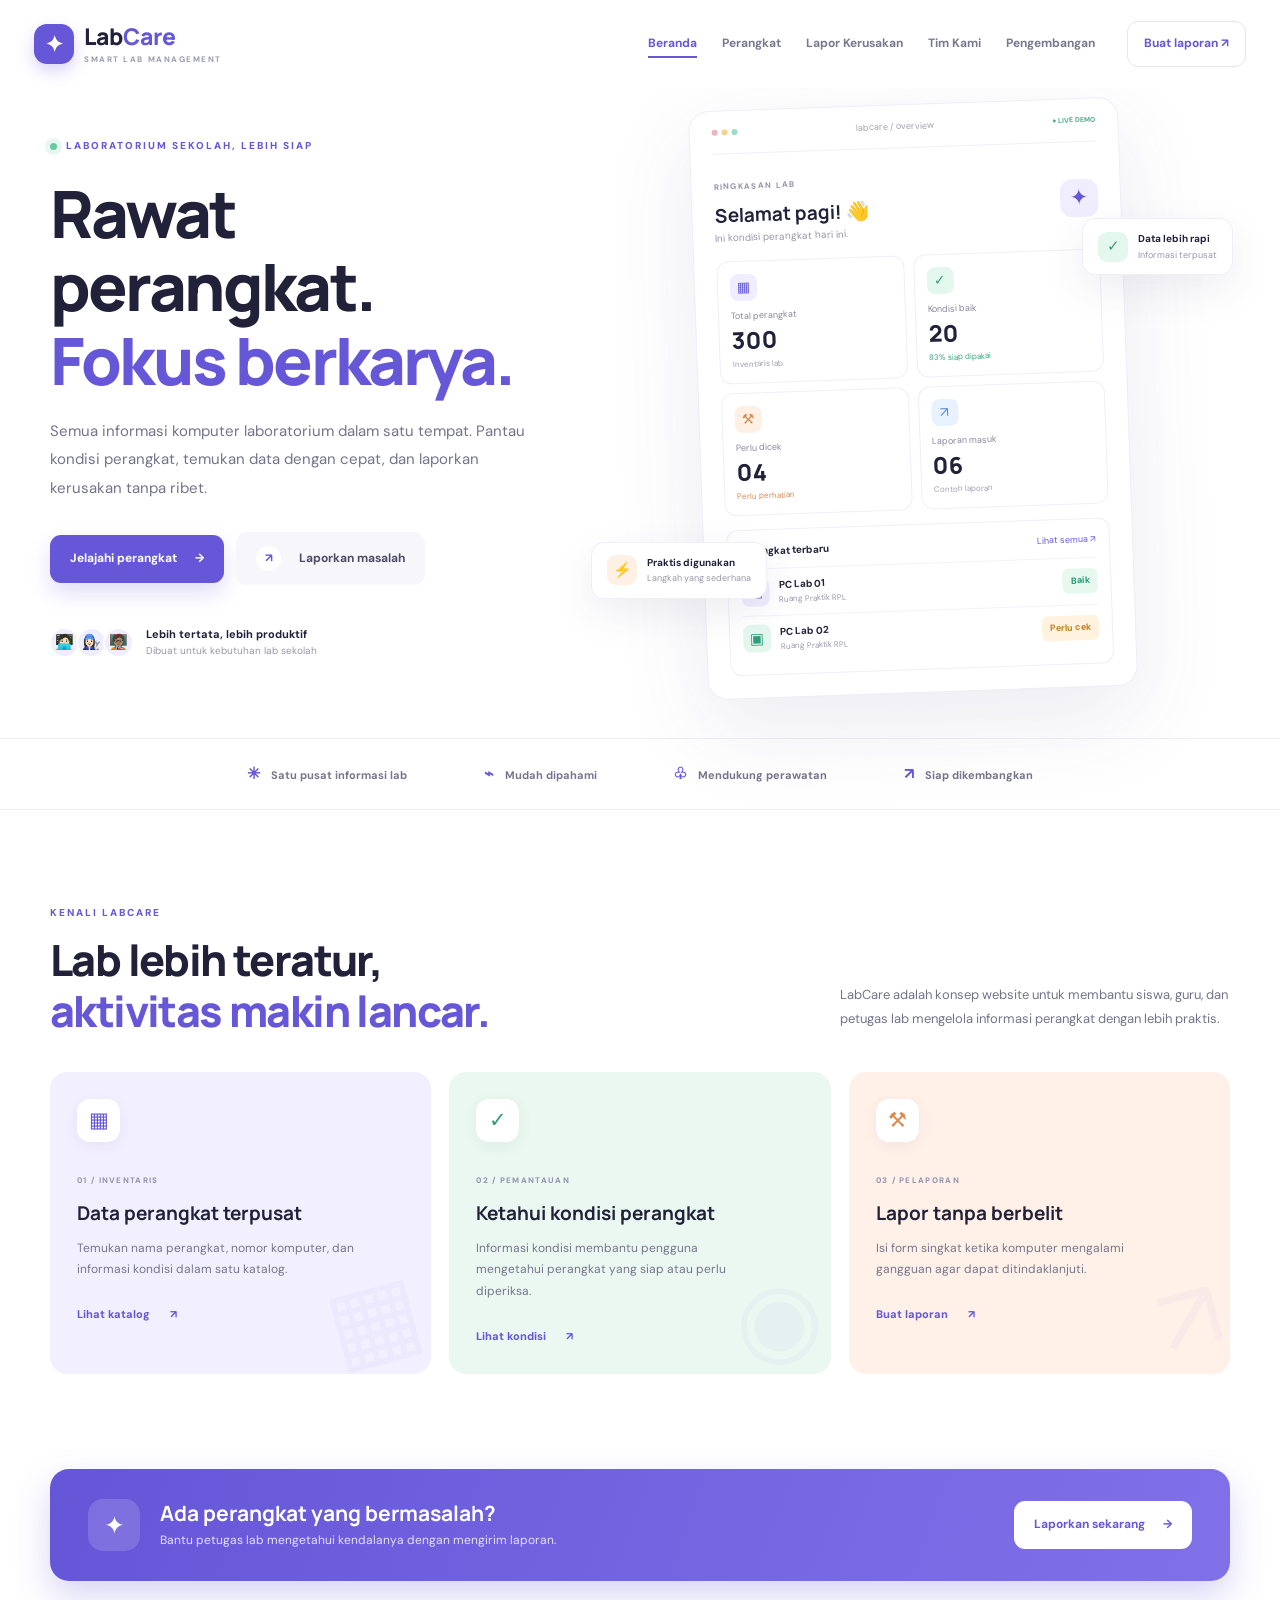
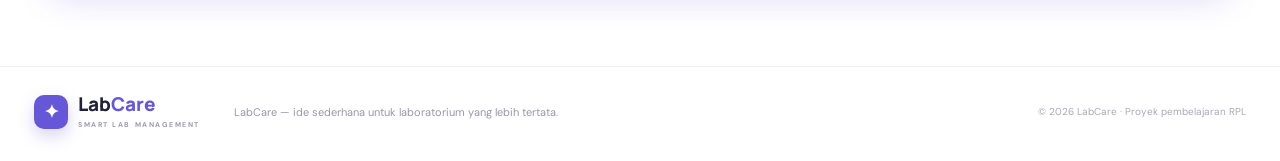
==== commit 897a1c49: "Add files via upload" ====
--- a/index.html
+++ b/index.html
@@ -51,7 +51,7 @@
           </div>
           <div class="stat-grid">
             <div class="stat-card"><span class="stat-icon violet">▦</span><small>Total
-                perangkat</small><strong>24</strong><em>Inventaris lab</em></div>
+                perangkat</small><strong>300</strong><em>Inventaris lab</em></div>
             <div class="stat-card"><span class="stat-icon mint">✓</span><small>Kondisi
                 baik</small><strong>20</strong><em class="green-text">83% siap dipakai</em></div>
             <div class="stat-card"><span class="stat-icon orange">⚒</span><small>Perlu
--- a/style.css
+++ b/style.css
@@ -28,12 +28,41 @@
     color: var(--ink);
     font-family: 'DM Sans', sans-serif;
     font-size: 15px;
-    line-height: 1.65
+    line-height: 1.65;
+    animation: fadeInPage 0.8s ease-out;
+}
+
+/* --- ANIMASI UTAMA HALAMAN --- */
+@keyframes fadeInPage {
+    from {
+        opacity: 0;
+        transform: translateY(12px);
+    }
+    to {
+        opacity: 1;
+        transform: translateY(0);
+    }
+}
+
+@keyframes floatAnim {
+    0%, 100% { transform: translateY(0px) rotate(0deg); }
+    50% { transform: translateY(-8px) rotate(1deg); }
+}
+
+@keyframes pulseGlow {
+    0%, 100% { opacity: 0.6; transform: scale(1); }
+    50% { opacity: 1; transform: scale(1.05); }
+}
+
+@keyframes spinSlow {
+    from { transform: rotate(0deg); }
+    to { transform: rotate(360deg); }
 }
 
 a {
     color: inherit;
-    text-decoration: none
+    text-decoration: none;
+    transition: color 0.2s ease;
 }
 
 button,
@@ -58,7 +87,13 @@
     gap: 32px;
     position: relative;
     z-index: 10;
-    background: #fff
+    background: #fff;
+    animation: slideDown 0.6s ease-out;
+}
+
+@keyframes slideDown {
+    from { transform: translateY(-20px); opacity: 0; }
+    to { transform: translateY(0); opacity: 1; }
 }
 
 .brand {
@@ -69,7 +104,12 @@
     font-weight: 800;
     font-size: 23px;
     line-height: 1.1;
-    white-space: nowrap
+    white-space: nowrap;
+    transition: transform 0.3s ease;
+}
+
+.brand:hover {
+    transform: scale(1.02);
 }
 
 .brand>span:last-child>span {
@@ -93,7 +133,8 @@
     place-items: center;
     color: #fff;
     font-size: 22px;
-    box-shadow: 0 7px 16px #6657d940
+    box-shadow: 0 7px 16px #6657d940;
+    animation: pulseGlow 3s infinite ease-in-out;
 }
 
 .nav-links {
@@ -108,8 +149,25 @@
     font-size: 12px;
     font-weight: 700;
     color: #79788e;
-    transition: .2s;
-    white-space: nowrap
+    transition: all 0.3s cubic-bezier(0.4, 0, 0.2, 1);
+    white-space: nowrap;
+    position: relative;
+}
+
+.nav-links a::after {
+    content: '';
+    position: absolute;
+    width: 0;
+    height: 2px;
+    bottom: -4px;
+    left: 0;
+    background-color: var(--purple);
+    transition: width 0.3s ease;
+}
+
+.nav-links a:hover::after,
+.nav-links a.active::after {
+    width: 100%;
 }
 
 .nav-links a:hover,
@@ -124,11 +182,15 @@
     color: var(--purple);
     font-size: 12px;
     font-weight: 700;
-    white-space: nowrap
-}
-
-.header-cta span {
-    padding-left: 8px
+    white-space: nowrap;
+    transition: all 0.3s ease;
+}
+
+.header-cta:hover {
+    background: var(--purple);
+    color: white;
+    box-shadow: 0 8px 20px rgba(102, 87, 217, 0.3);
+    transform: translateY(-2px);
 }
 
 .menu-toggle {
@@ -138,7 +200,8 @@
     color: var(--purple);
     border-radius: 9px;
     padding: 8px 12px;
-    font-size: 20px
+    font-size: 20px;
+    cursor: pointer;
 }
 
 .section-wrap {
@@ -171,14 +234,21 @@
     height: 7px;
     border-radius: 50%;
     background: #68c9a1;
-    box-shadow: 0 0 0 5px #68c9a125
+    box-shadow: 0 0 0 5px #68c9a125;
+    animation: pulseGlow 2s infinite;
 }
 
 .hero h1,
 .page-hero h1 {
     font: 800 clamp(42px, 5.1vw, 66px)/1.13 Manrope, sans-serif;
     letter-spacing: -2.8px;
-    margin: 22px 0 19px
+    margin: 22px 0 19px;
+    animation: slideUp 0.8s ease-out;
+}
+
+@keyframes slideUp {
+    from { opacity: 0; transform: translateY(25px); }
+    to { opacity: 1; transform: translateY(0); }
 }
 
 .hero h1 span,
@@ -194,7 +264,8 @@
     max-width: 490px;
     color: var(--muted);
     font-size: 15px;
-    line-height: 1.9
+    line-height: 1.9;
+    animation: slideUp 1s ease-out;
 }
 
 .hero-actions {
@@ -216,11 +287,12 @@
     font-size: 12px;
     font-weight: 700;
     cursor: pointer;
-    transition: transform .2s, box-shadow .2s
+    transition: all 0.3s cubic-bezier(0.4, 0, 0.2, 1);
 }
 
 .btn:hover {
-    transform: translateY(-2px)
+    transform: translateY(-3px);
+    box-shadow: 0 10px 25px rgba(102, 87, 217, 0.25);
 }
 
 .btn-primary {
@@ -231,12 +303,18 @@
 
 .btn-primary:hover {
     background: var(--purple-dark);
-    box-shadow: 0 13px 25px #6657d944
+    box-shadow: 0 15px 30px #6657d955
 }
 
 .btn-ghost {
     background: #f7f6fb;
-    color: #4d4b65
+    color: #4d4b65;
+    transition: all 0.3s ease;
+}
+
+.btn-ghost:hover {
+    background: #eae6f8;
+    color: var(--purple);
 }
 
 .play-icon {
@@ -246,7 +324,12 @@
     border-radius: 50%;
     width: 25px;
     height: 25px;
-    color: var(--purple)
+    color: var(--purple);
+    transition: transform 0.3s ease;
+}
+
+.btn-ghost:hover .play-icon {
+    transform: scale(1.1);
 }
 
 .hero-proof {
@@ -270,7 +353,13 @@
     background: #f0edff;
     border: 2px solid white;
     border-radius: 50%;
-    font-size: 15px
+    font-size: 15px;
+    transition: transform 0.2s ease;
+}
+
+.avatar-stack span:hover {
+    transform: translateY(-3px) scale(1.1);
+    z-index: 2;
 }
 
 .hero-proof strong,
@@ -300,7 +389,8 @@
     width: 410px;
     height: 410px;
     border-radius: 50%;
-    background: radial-gradient(circle, #eeebff 0, #f8f6ff 55%, transparent 72%)
+    background: radial-gradient(circle, #eeebff 0, #f8f6ff 55%, transparent 72%);
+    animation: pulseGlow 6s infinite alternate;
 }
 
 .art-orbit {
@@ -309,7 +399,7 @@
     height: 430px;
     border: 1px dashed #d9d3fa;
     border-radius: 50%;
-    transform: rotate(-25deg)
+    animation: spinSlow 30s linear infinite;
 }
 
 .dashboard-window {
@@ -320,7 +410,8 @@
     border: 1px solid #efedf7;
     border-radius: 20px;
     box-shadow: 0 30px 90px #49417d1a;
-    transform: rotate(-2deg)
+    transform: rotate(-2deg);
+    animation: floatAnim 6s ease-in-out infinite;
 }
 
 .window-top {
@@ -360,7 +451,8 @@
 .live-label {
     font-size: 7px;
     color: #4ab38b;
-    font-weight: 800
+    font-weight: 800;
+    animation: pulseGlow 1.5s infinite;
 }
 
 .mini-welcome {
@@ -397,7 +489,12 @@
     display: grid;
     place-items: center;
     border-radius: 12px;
-    font-size: 22px
+    font-size: 22px;
+    transition: transform 0.3s ease;
+}
+
+.mini-logo:hover {
+    transform: rotate(15deg) scale(1.1);
 }
 
 .stat-grid {
@@ -411,7 +508,14 @@
     padding: 12px;
     border: 1px solid #f0eef7;
     border-radius: 12px;
-    min-height: 110px
+    min-height: 110px;
+    transition: all 0.3s ease;
+}
+
+.stat-card:hover {
+    border-color: var(--purple);
+    transform: translateY(-3px);
+    box-shadow: 0 8px 20px rgba(102, 87, 217, 0.08);
 }
 
 .stat-icon {
@@ -498,7 +602,14 @@
     align-items: center;
     gap: 9px;
     padding: 8px 0;
-    border-top: 1px solid #f4f2f8
+    border-top: 1px solid #f4f2f8;
+    transition: background 0.2s ease;
+}
+
+.device-row:hover {
+    background: #faf9fd;
+    padding-left: 4px;
+    border-radius: 6px;
 }
 
 .device-symbol {
@@ -567,7 +678,8 @@
     border: 1px solid #f0eef7;
     border-radius: 13px;
     padding: 12px 15px;
-    box-shadow: 0 15px 40px #3e356b16
+    box-shadow: 0 15px 40px #3e356b16;
+    animation: floatAnim 5s ease-in-out infinite;
 }
 
 .floating-note>span {
@@ -596,12 +708,14 @@
 
 .note-top {
     top: 64px;
-    right: -3px
+    right: -3px;
+    animation-delay: 1s;
 }
 
 .note-bottom {
     bottom: 45px;
-    left: -5px
+    left: -5px;
+    animation-delay: 2.5s;
 }
 
 .note-bottom>span {
@@ -625,7 +739,13 @@
 .trust-strip span {
     color: var(--purple);
     margin-right: 8px;
-    font-size: 16px
+    font-size: 16px;
+    display: inline-block;
+    transition: transform 0.3s ease;
+}
+
+.trust-strip div:hover span {
+    transform: scale(1.3) rotate(15deg);
 }
 
 .section-pad {
@@ -668,7 +788,13 @@
     overflow: hidden;
     border-radius: 17px;
     padding: 27px;
-    min-height: 270px
+    min-height: 270px;
+    transition: all 0.4s cubic-bezier(0.165, 0.84, 0.44, 1);
+}
+
+.feature-card:hover {
+    transform: translateY(-8px);
+    box-shadow: 0 20px 40px rgba(102, 87, 217, 0.12);
 }
 
 .feature-lilac {
@@ -693,7 +819,12 @@
     color: var(--purple);
     font-size: 21px;
     box-shadow: 0 4px 15px #3b2b6910;
-    margin-bottom: 24px
+    margin-bottom: 24px;
+    transition: transform 0.3s ease;
+}
+
+.feature-card:hover .feature-icon {
+    transform: scale(1.1) rotate(-5deg);
 }
 
 .feature-mint .feature-icon {
@@ -729,7 +860,12 @@
     color: var(--purple);
     display: inline-flex;
     gap: 20px;
-    margin-top: 12px
+    margin-top: 12px;
+    transition: gap 0.3s ease;
+}
+
+.feature-card a:hover {
+    gap: 26px;
 }
 
 .feature-decoration {
@@ -738,7 +874,12 @@
     bottom: -28px;
     font-size: 100px;
     color: #6657d90a;
-    transform: rotate(-15deg)
+    transform: rotate(-15deg);
+    transition: transform 0.4s ease;
+}
+
+.feature-card:hover .feature-decoration {
+    transform: rotate(0deg) scale(1.1);
 }
 
 .cta-band {
@@ -751,7 +892,13 @@
     align-items: center;
     gap: 20px;
     position: relative;
-    overflow: hidden
+    overflow: hidden;
+    box-shadow: 0 15px 35px rgba(101, 86, 216, 0.25);
+    transition: transform 0.3s ease;
+}
+
+.cta-band:hover {
+    transform: scale(1.01);
 }
 
 .cta-symbol {
@@ -762,7 +909,8 @@
     border-radius: 15px;
     background: #ffffff25;
     font-size: 25px;
-    flex-shrink: 0
+    flex-shrink: 0;
+    animation: pulseGlow 2s infinite;
 }
 
 .cta-band>div:nth-child(2) {
@@ -783,7 +931,14 @@
 .btn-light {
     background: white;
     color: var(--purple);
-    white-space: nowrap
+    white-space: nowrap;
+    transition: all 0.3s ease;
+}
+
+.btn-light:hover {
+    background: var(--lilac);
+    transform: translateY(-2px);
+    box-shadow: 0 8px 20px rgba(0,0,0,0.1);
 }
 
 .site-footer {
@@ -861,7 +1016,8 @@
     color: white;
     font-size: 76px;
     box-shadow: 0 24px 60px #6556d844;
-    transform: rotate(-8deg)
+    transform: rotate(-8deg);
+    animation: floatAnim 5s ease-in-out infinite;
 }
 
 .orbit-label {
@@ -876,7 +1032,8 @@
     letter-spacing: 1.5px;
     color: #aaa6bd;
     box-shadow: var(--shadow);
-    transform: rotate(5deg)
+    transform: rotate(5deg);
+    animation: floatAnim 6s ease-in-out infinite reverse;
 }
 
 .orbit-label b {
@@ -911,7 +1068,13 @@
     display: grid;
     align-content: center;
     justify-items: center;
-    background: #fbfaff
+    background: #fbfaff;
+    transition: transform 0.3s ease;
+}
+
+.summary-count:hover {
+    transform: scale(1.05);
+    border-color: var(--purple);
 }
 
 .summary-count strong {
@@ -941,7 +1104,13 @@
     gap: 10px;
     padding: 0 13px;
     max-width: 380px;
-    flex: 1
+    flex: 1;
+    transition: all 0.3s ease;
+}
+
+.search-box:focus-within {
+    border-color: var(--purple);
+    box-shadow: 0 0 0 3px rgba(102, 87, 217, 0.1);
 }
 
 .search-box>span {
@@ -971,14 +1140,16 @@
     color: #77758c;
     font-size: 10px;
     font-weight: 700;
-    cursor: pointer
+    cursor: pointer;
+    transition: all 0.2s ease;
 }
 
 .filter-btn.active,
 .filter-btn:hover {
     background: var(--purple);
     border-color: var(--purple);
-    color: white
+    color: white;
+    transform: translateY(-2px);
 }
 
 .device-grid {
@@ -991,13 +1162,15 @@
     border: 1px solid #eeecf5;
     border-radius: 15px;
     overflow: hidden;
-    transition: .2s;
-    background: #fff
+    transition: all 0.3s cubic-bezier(0.165, 0.84, 0.44, 1);
+    background: #fff;
+    animation: slideUp 0.5s ease-out;
 }
 
 .inventory-card:hover {
-    transform: translateY(-4px);
-    box-shadow: 0 16px 40px #41386d12
+    transform: translateY(-6px);
+    box-shadow: 0 18px 45px rgba(65, 56, 109, 0.15);
+    border-color: #d1c9f7;
 }
 
 .device-visual {
@@ -1055,7 +1228,12 @@
 
 .device-visual>span {
     z-index: 1;
-    font-size: 59px
+    font-size: 59px;
+    transition: transform 0.3s ease;
+}
+
+.inventory-card:hover .device-visual>span {
+    transform: scale(1.1) rotate(5deg);
 }
 
 .device-visual i {
@@ -1116,7 +1294,13 @@
     padding: 10px 11px;
     font-size: 10px;
     font-weight: 800;
-    cursor: pointer
+    cursor: pointer;
+    transition: all 0.2s ease;
+}
+
+.detail-btn:hover {
+    background: var(--purple);
+    color: white;
 }
 
 .empty-state {
@@ -1129,10 +1313,12 @@
     position: fixed;
     inset: 0;
     z-index: 30;
-    background: #201b3d8c;
+    background: rgba(32, 27, 61, 0.55);
+    backdrop-filter: blur(4px);
     display: grid;
     place-items: center;
-    padding: 20px
+    padding: 20px;
+    animation: fadeInPage 0.3s ease;
 }
 
 .modal-backdrop[hidden] {
@@ -1145,7 +1331,8 @@
     width: min(420px, 100%);
     border-radius: 22px;
     padding: 32px;
-    box-shadow: var(--shadow)
+    box-shadow: var(--shadow);
+    animation: slideUp 0.4s cubic-bezier(0.165, 0.84, 0.44, 1);
 }
 
 .modal-close {
@@ -1158,7 +1345,13 @@
     width: 32px;
     height: 32px;
     font-size: 22px;
-    cursor: pointer
+    cursor: pointer;
+    transition: background 0.2s ease, transform 0.2s ease;
+}
+
+.modal-close:hover {
+    background: #e5e2f2;
+    transform: rotate(90deg);
 }
 
 .modal-icon {
@@ -1213,7 +1406,12 @@
 .report-points>div {
     display: flex;
     gap: 13px;
-    align-items: center
+    align-items: center;
+    transition: transform 0.2s ease;
+}
+
+.report-points>div:hover {
+    transform: translateX(5px);
 }
 
 .report-points>div>span {
@@ -1263,7 +1461,8 @@
     place-items: center;
     color: white;
     font-size: 72px;
-    box-shadow: 0 25px 60px #6657d944
+    box-shadow: 0 25px 60px #6657d944;
+    animation: floatAnim 6s ease-in-out infinite;
 }
 
 .report-note {
@@ -1276,7 +1475,8 @@
     border-radius: 16px;
     padding: 19px;
     box-shadow: var(--shadow);
-    transform: rotate(2deg)
+    transform: rotate(2deg);
+    animation: floatAnim 5s ease-in-out infinite reverse;
 }
 
 .report-note h3 {
@@ -1340,7 +1540,12 @@
     padding: 16px;
     background: #f7f5ff;
     border-radius: 13px;
-    margin-top: 25px
+    margin-top: 25px;
+    transition: transform 0.2s ease;
+}
+
+.help-card:hover {
+    transform: translateY(-2px);
 }
 
 .help-icon {
@@ -1383,7 +1588,8 @@
     border: 1px solid #eeecf5;
     border-radius: 18px;
     padding: 28px;
-    box-shadow: 0 16px 45px #40366b08
+    box-shadow: 0 16px 45px #40366b08;
+    background: white;
 }
 
 .form-topline {
@@ -1426,7 +1632,7 @@
     outline: 0;
     color: var(--ink);
     font-size: 11px;
-    transition: .2s
+    transition: all 0.2s ease;
 }
 
 .report-form input:focus,
@@ -1435,7 +1641,8 @@
 .feedback-form input:focus,
 .feedback-form textarea:focus {
     border-color: #9a8ff0;
-    box-shadow: 0 0 0 3px #6657d916
+    box-shadow: 0 0 0 3px #6657d916;
+    background: white;
 }
 
 .report-form input::placeholder,
@@ -1493,7 +1700,13 @@
     background: transparent;
     color: #9b98ad;
     font-size: 10px;
-    cursor: pointer
+    cursor: pointer;
+    transition: color 0.2s ease;
+}
+
+.text-button:hover {
+    color: var(--purple);
+    text-decoration: underline;
 }
 
 .reports-list {
@@ -1507,7 +1720,13 @@
     gap: 10px;
     border: 1px solid var(--line);
     border-radius: 12px;
-    padding: 16px
+    padding: 16px;
+    transition: transform 0.2s ease, border-color 0.2s ease;
+}
+
+.report-item:hover {
+    transform: translateY(-2px);
+    border-color: #d1c9f7;
 }
 
 .report-item h3 {
@@ -1554,7 +1773,8 @@
     background: linear-gradient(145deg, #8274e8, #5546c5);
     color: #fff;
     font: 800 38px Manrope;
-    box-shadow: 0 22px 55px #6657d944
+    box-shadow: 0 22px 55px #6657d944;
+    animation: floatAnim 5s ease-in-out infinite;
 }
 
 .team-center span {
@@ -1572,7 +1792,8 @@
     display: grid;
     place-items: center;
     font-size: 22px;
-    box-shadow: 0 12px 28px #3d326b12
+    box-shadow: 0 12px 28px #3d326b12;
+    animation: floatAnim 4s ease-in-out infinite;
 }
 
 .orb-one {
@@ -1586,7 +1807,8 @@
     bottom: 42px;
     left: 22%;
     background: #e3f7ef;
-    color: #399d7b
+    color: #399d7b;
+    animation-delay: 2s;
 }
 
 .team-line {
@@ -1623,12 +1845,14 @@
     padding: 21px 17px;
     border: 1px solid #efedf5;
     border-radius: 15px;
-    transition: .2s
+    transition: all 0.3s ease;
+    background: white;
 }
 
 .team-card:hover {
-    transform: translateY(-4px);
-    box-shadow: 0 15px 35px #40366b0e
+    transform: translateY(-5px);
+    box-shadow: 0 15px 35px #40366b0e;
+    border-color: var(--purple);
 }
 
 .team-avatar {
@@ -1638,7 +1862,12 @@
     display: grid;
     place-items: center;
     font: 800 17px Manrope;
-    margin-bottom: 18px
+    margin-bottom: 18px;
+    transition: transform 0.3s ease;
+}
+
+.team-card:hover .team-avatar {
+    transform: scale(1.1) rotate(5deg);
 }
 
 .avatar-violet {
@@ -1725,7 +1954,8 @@
     position: absolute;
     right: 35px;
     bottom: -45px;
-    z-index: -1
+    z-index: -1;
+    animation: pulseGlow 4s infinite alternate;
 }
 
 .feedback-form {
@@ -1752,14 +1982,16 @@
 
 .ring-a {
     width: 230px;
-    height: 230px
+    height: 230px;
+    animation: spinSlow 25s linear infinite;
 }
 
 .ring-b {
     width: 165px;
     height: 165px;
     border-style: solid;
-    border-color: #e3defb
+    border-color: #e3defb;
+    animation: spinSlow 20s linear infinite reverse;
 }
 
 .growth-center {
@@ -1773,7 +2005,8 @@
     justify-items: center;
     color: white;
     font-size: 44px;
-    box-shadow: 0 20px 45px #6657d944
+    box-shadow: 0 20px 45px #6657d944;
+    animation: floatAnim 4s ease-in-out infinite;
 }
 
 .growth-center small {
@@ -1789,7 +2022,8 @@
     border-radius: 10px;
     font-size: 10px;
     font-weight: 700;
-    box-shadow: 0 10px 25px #40366b10
+    box-shadow: 0 10px 25px #40366b10;
+    animation: floatAnim 5s ease-in-out infinite;
 }
 
 .chip-a {
@@ -1799,12 +2033,14 @@
 
 .chip-b {
     right: 6%;
-    top: 115px
+    top: 115px;
+    animation-delay: 1.5s;
 }
 
 .chip-c {
     bottom: 35px;
-    left: 23%
+    left: 23%;
+    animation-delay: 3s;
 }
 
 .benefit-grid {
@@ -1816,7 +2052,15 @@
 .benefit-card {
     border: 1px solid #efedf5;
     border-radius: 15px;
-    padding: 25px
+    padding: 25px;
+    transition: all 0.3s ease;
+    background: white;
+}
+
+.benefit-card:hover {
+    transform: translateY(-5px);
+    box-shadow: 0 15px 35px rgba(65, 56, 109, 0.08);
+    border-color: var(--purple);
 }
 
 .benefit-icon {
@@ -1826,7 +2070,12 @@
     display: grid;
     place-items: center;
     font-size: 21px;
-    margin-bottom: 22px
+    margin-bottom: 22px;
+    transition: transform 0.3s ease;
+}
+
+.benefit-card:hover .benefit-icon {
+    transform: scale(1.1);
 }
 
 .benefit-icon.lilac {
@@ -1878,7 +2127,12 @@
     align-items: start;
     gap: 18px;
     padding: 23px 0;
-    border-bottom: 1px solid #eae7f5
+    border-bottom: 1px solid #eae7f5;
+    transition: transform 0.2s ease;
+}
+
+.roadmap-item:hover {
+    transform: translateX(6px);
 }
 
 .roadmap-marker {
@@ -1890,7 +2144,14 @@
     place-items: center;
     color: var(--purple);
     font: 800 12px Manrope;
-    background: white
+    background: white;
+    transition: all 0.3s ease;
+}
+
+.roadmap-item:hover .roadmap-marker {
+    background: var(--purple);
+    color: white;
+    border-color: var(--purple);
 }
 
 .roadmap-status {
@@ -1921,7 +2182,47 @@
     background: #efecff;
     color: var(--purple);
     font-size: 23px;
-    justify-self: end
+    justify-self: end;
+    transition: transform 0.3s ease;
+}
+
+.roadmap-item:hover .roadmap-symbol {
+    transform: scale(1.1) rotate(10deg);
+}
+
+/* Kotak Pilihan Kategori dan Laboratorium */
+.filter-bar-labs {
+    display: flex;
+    justify-content: space-between;
+    gap: 15px;
+    align-items: center;
+    flex-wrap: wrap;
+    margin-bottom: 25px;
+}
+
+.filter-dropdown-group {
+    display: flex;
+    gap: 10px;
+    flex-wrap: wrap;
+}
+
+.filter-select {
+    border: 1px solid #eeecf5;
+    background: #fff;
+    border-radius: 9px;
+    padding: 10px 14px;
+    color: #4d4b65;
+    font-size: 11px;
+    font-weight: 700;
+    outline: none;
+    cursor: pointer;
+    transition: all 0.2s ease;
+}
+
+.filter-select:focus,
+.filter-select:hover {
+    border-color: var(--purple);
+    box-shadow: 0 0 0 3px #6657d916;
 }
 
 @media(max-width:1100px) {
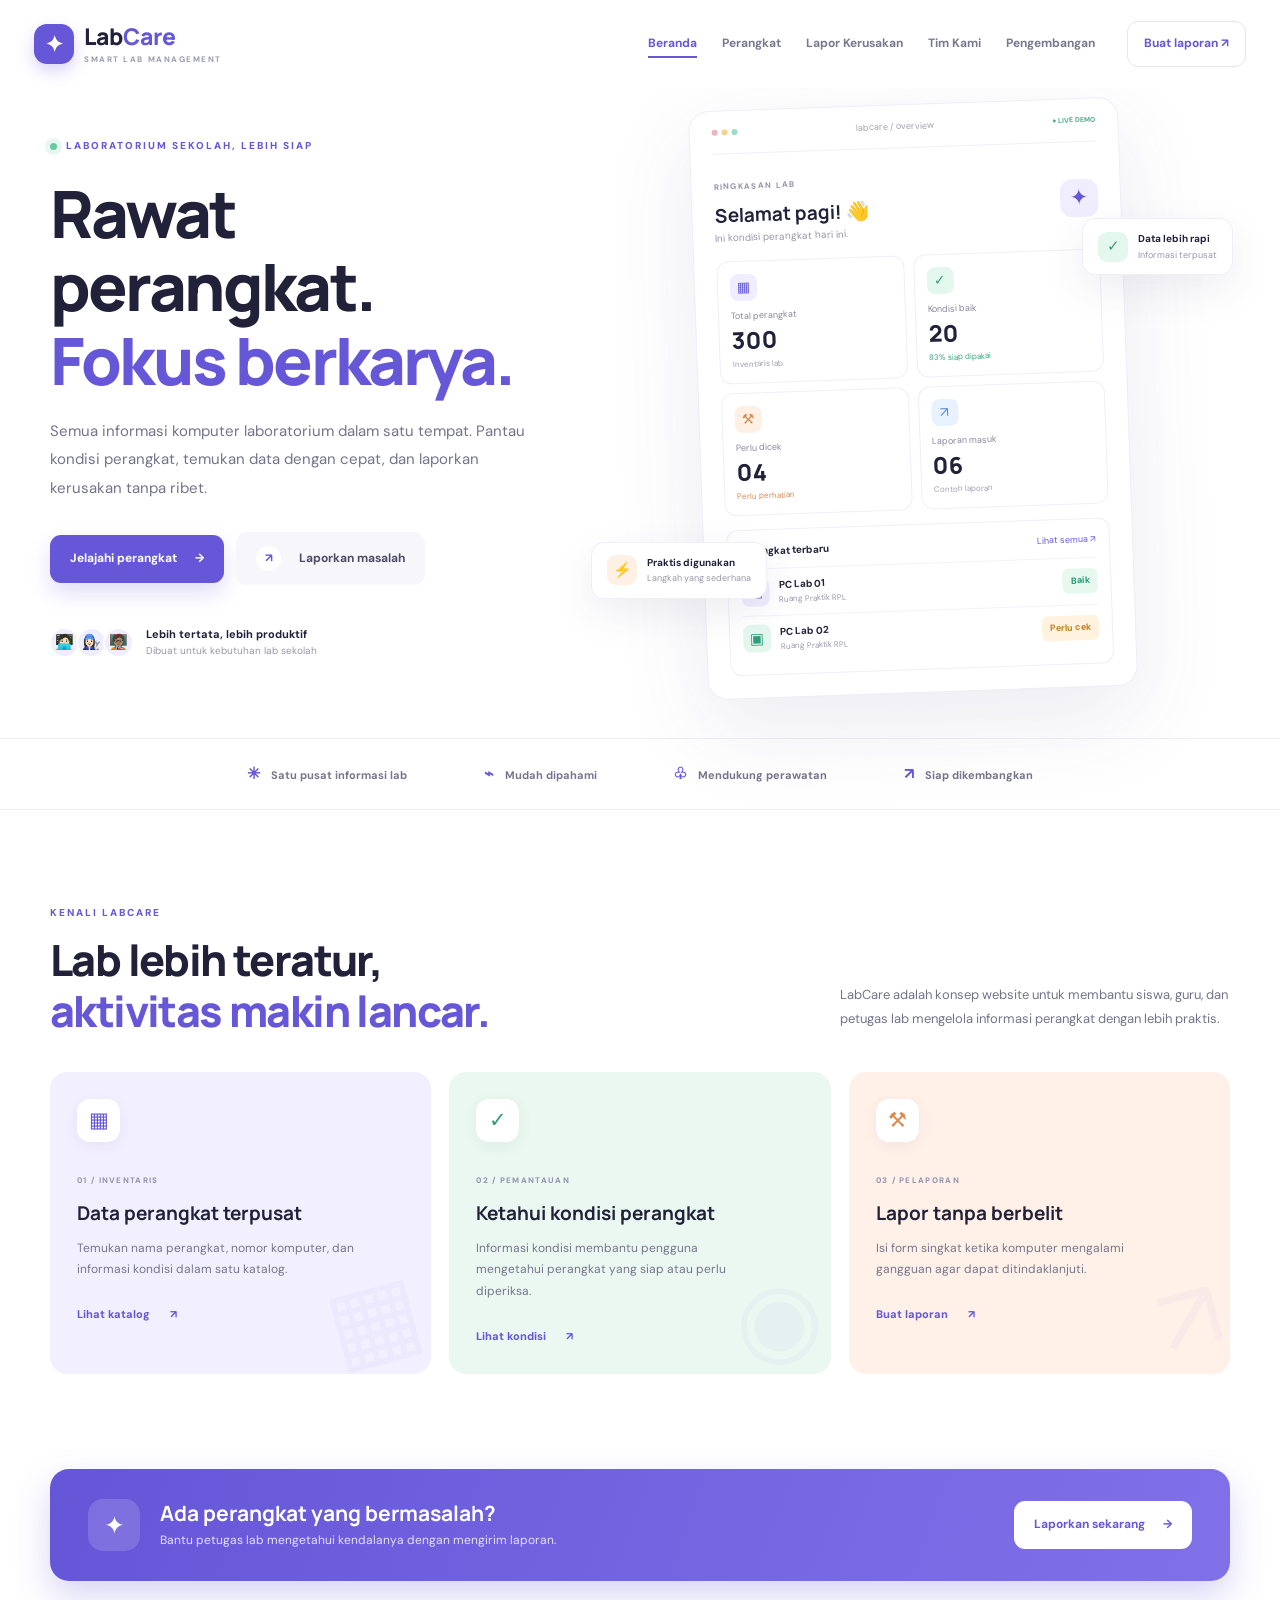
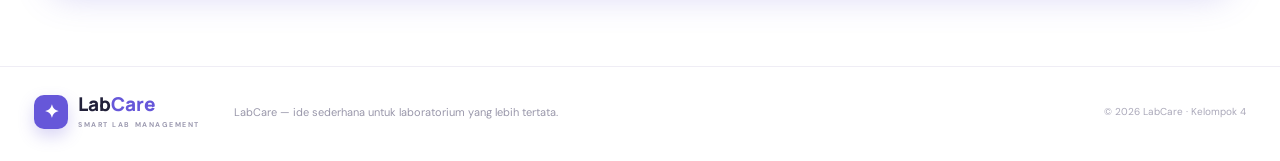
==== commit 6a102b0f: "Update footer text for LabCare project" ====
--- a/index.html
+++ b/index.html
@@ -130,9 +130,8 @@
   </main>
   <footer class="site-footer"><a class="brand footer-brand" href="index.html"><span
         class="brand-mark">✦</span><span>Lab<span>Care</span><small>SMART LAB MANAGEMENT</small></span></a>
-    <p>LabCare — ide sederhana untuk laboratorium yang lebih tertata.</p><span>© 2026 LabCare · Proyek pembelajaran
-      RPL</span>
+    <p>LabCare — ide sederhana untuk laboratorium yang lebih tertata.</p><span>© 2026 LabCare · Kelompok 4 </span>
   </footer>
 </body>
 
-</html>+</html>
